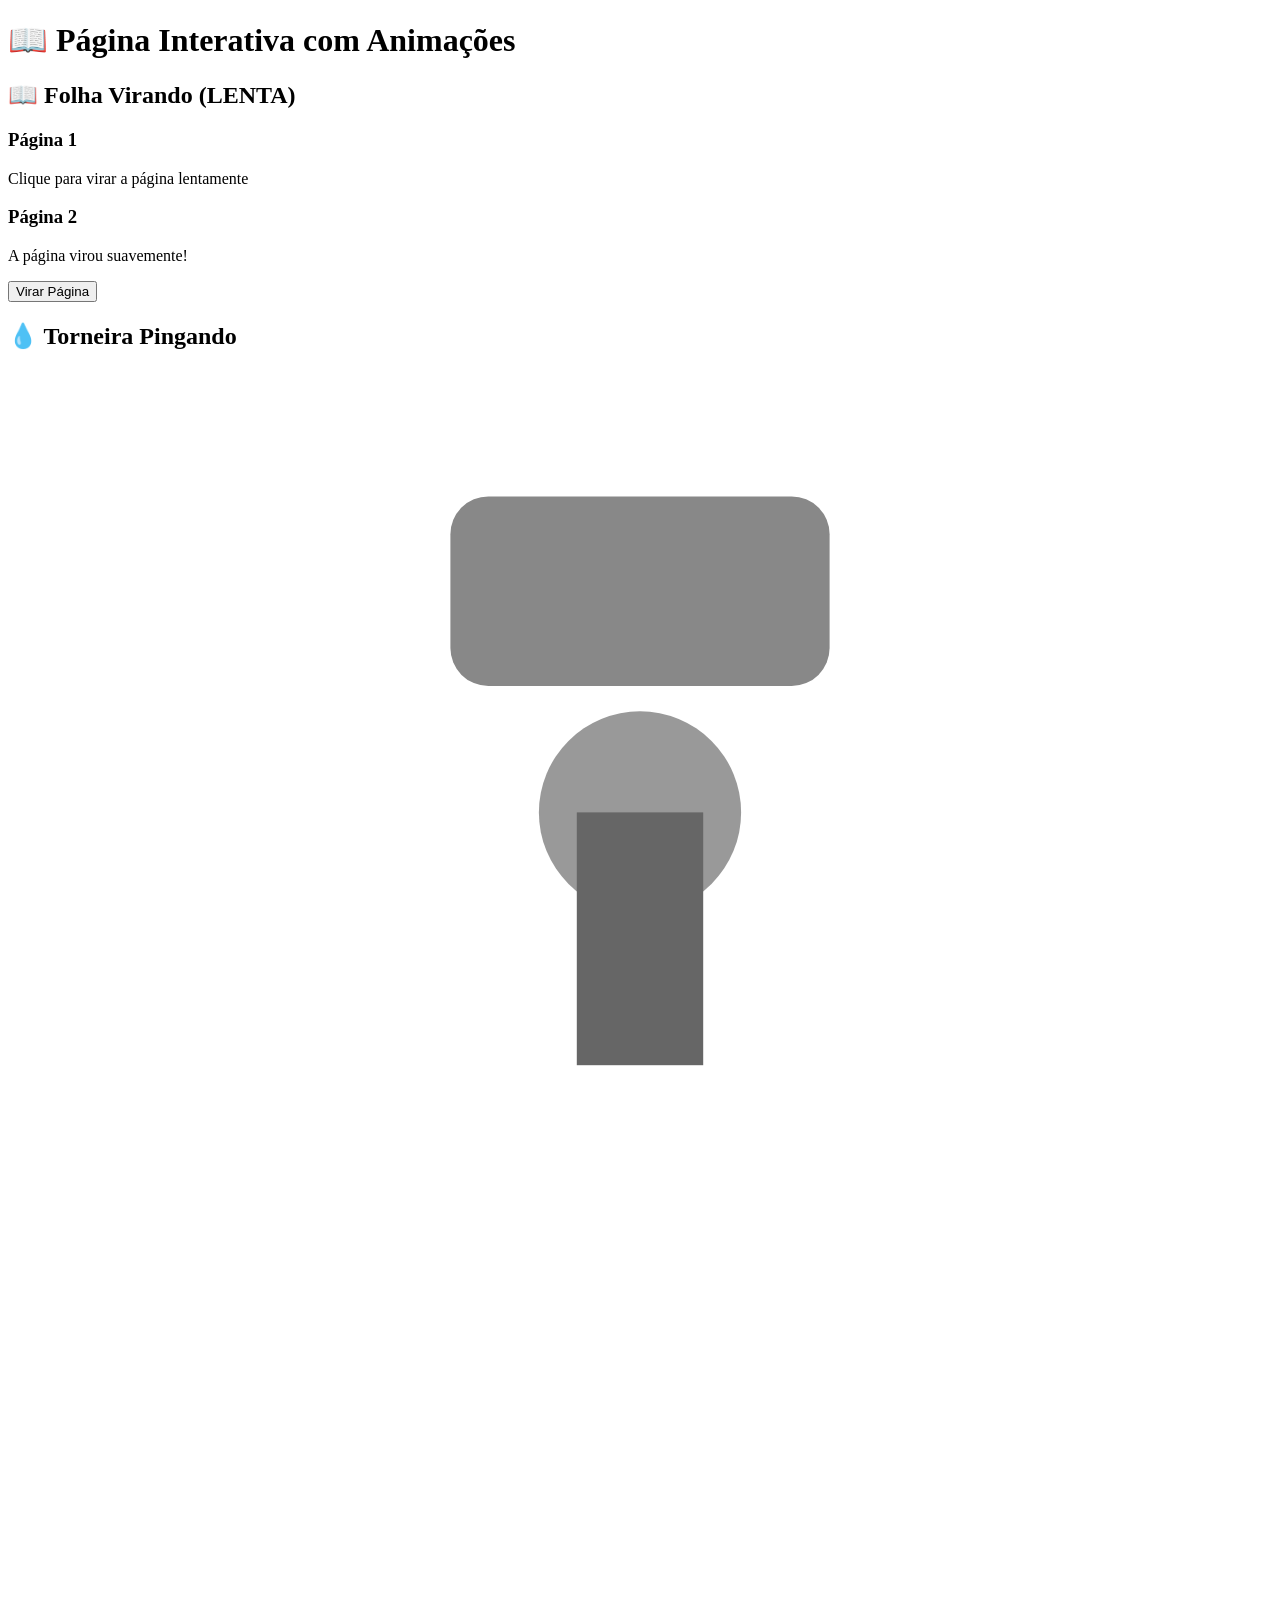
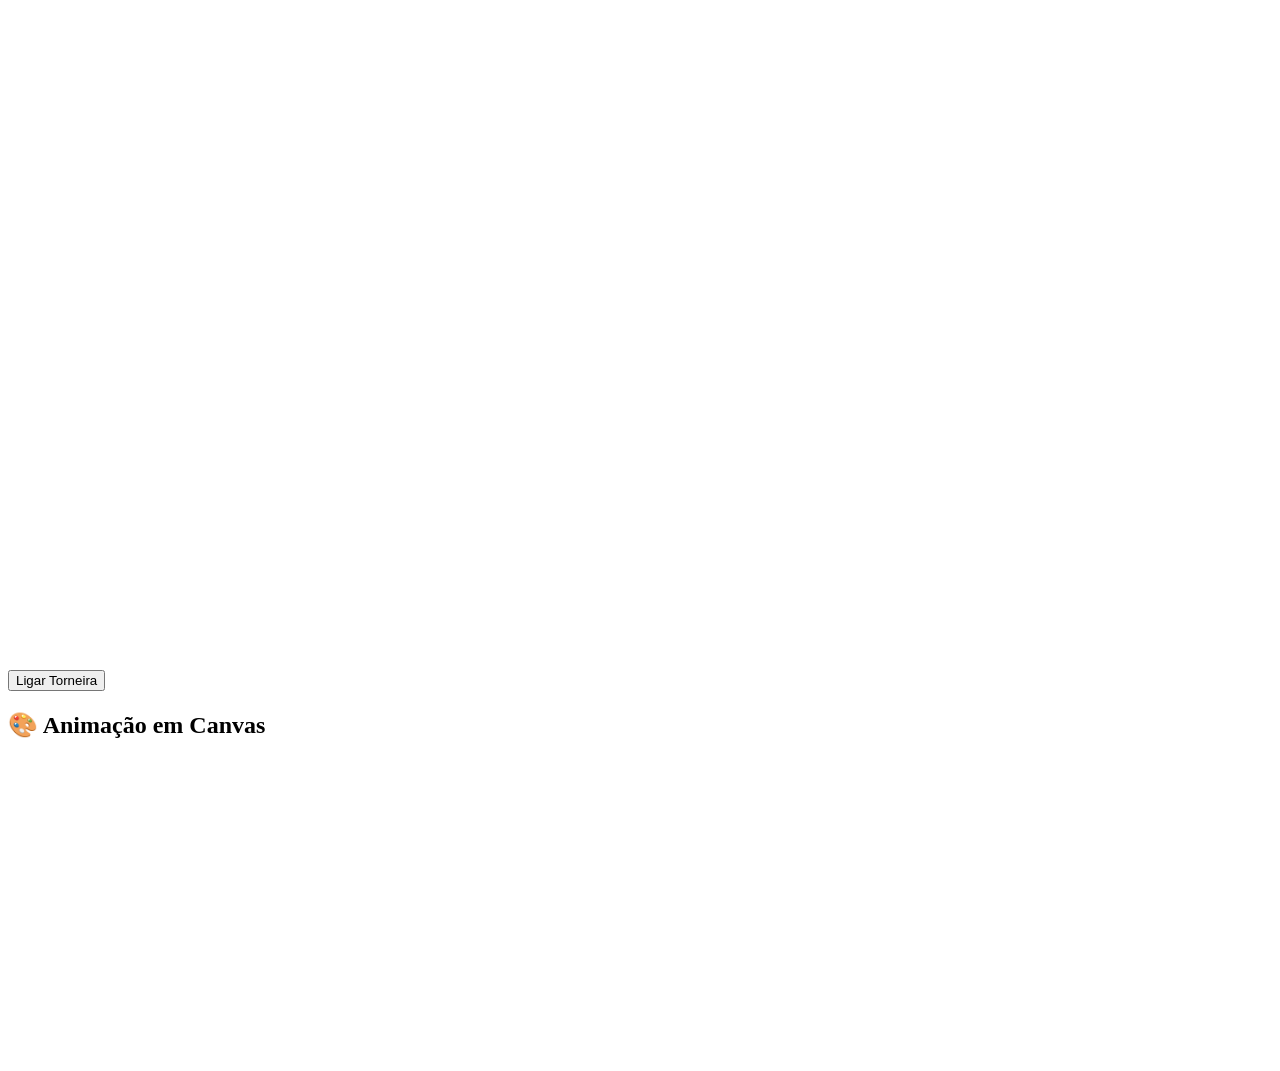
==== index.html @ 80943936 "Create interactive animation page with slow page flip animation" ====
<!DOCTYPE html>
<html lang="pt-BR">
<head>
    <meta charset="UTF-8">
    <meta name="viewport" content="width=device-width, initial-scale=1.0">
    <title>Página Interativa - Animações</title>
    <link rel="stylesheet" href="styles.css">
</head>
<body>
    <div class="container">
        <h1>📖 Página Interativa com Animações</h1>
        
        <!-- Seção de Folha Virando LENTA -->
        <div class="animation-section">
            <h2>📖 Folha Virando (LENTA)</h2>
            <div class="page-flip-container">
                <div class="page" id="page1">
                    <div class="page-content">
                        <h3>Página 1</h3>
                        <p>Clique para virar a página lentamente</p>
                    </div>
                </div>
                <div class="page page-back" id="page2">
                    <div class="page-content">
                        <h3>Página 2</h3>
                        <p>A página virou suavemente!</p>
                    </div>
                </div>
            </div>
            <button id="flipBtn" class="flip-button">Virar Página</button>
        </div>

        <!-- Seção de Torneira Pingando -->
        <div class="animation-section">
            <h2>💧 Torneira Pingando</h2>
            <div class="faucet-container">
                <svg class="faucet" viewBox="0 0 100 150" xmlns="http://www.w3.org/2000/svg">
                    <rect x="35" y="10" width="30" height="15" fill="#888" rx="3"/>
                    <circle cx="50" cy="35" r="8" fill="#999"/>
                    <rect x="45" y="35" width="10" height="20" fill="#666"/>
                </svg>
                <div class="water-drops" id="waterDrops"></div>
            </div>
            <button id="toggleFaucet" class="faucet-button">Ligar Torneira</button>
        </div>

        <!-- Canvas para animações -->
        <div class="animation-section">
            <h2>🎨 Animação em Canvas</h2>
            <canvas id="canvas" width="600" height="300"></canvas>
        </div>
    </div>

    <script src="animations.js"></script>
</body>
</html>
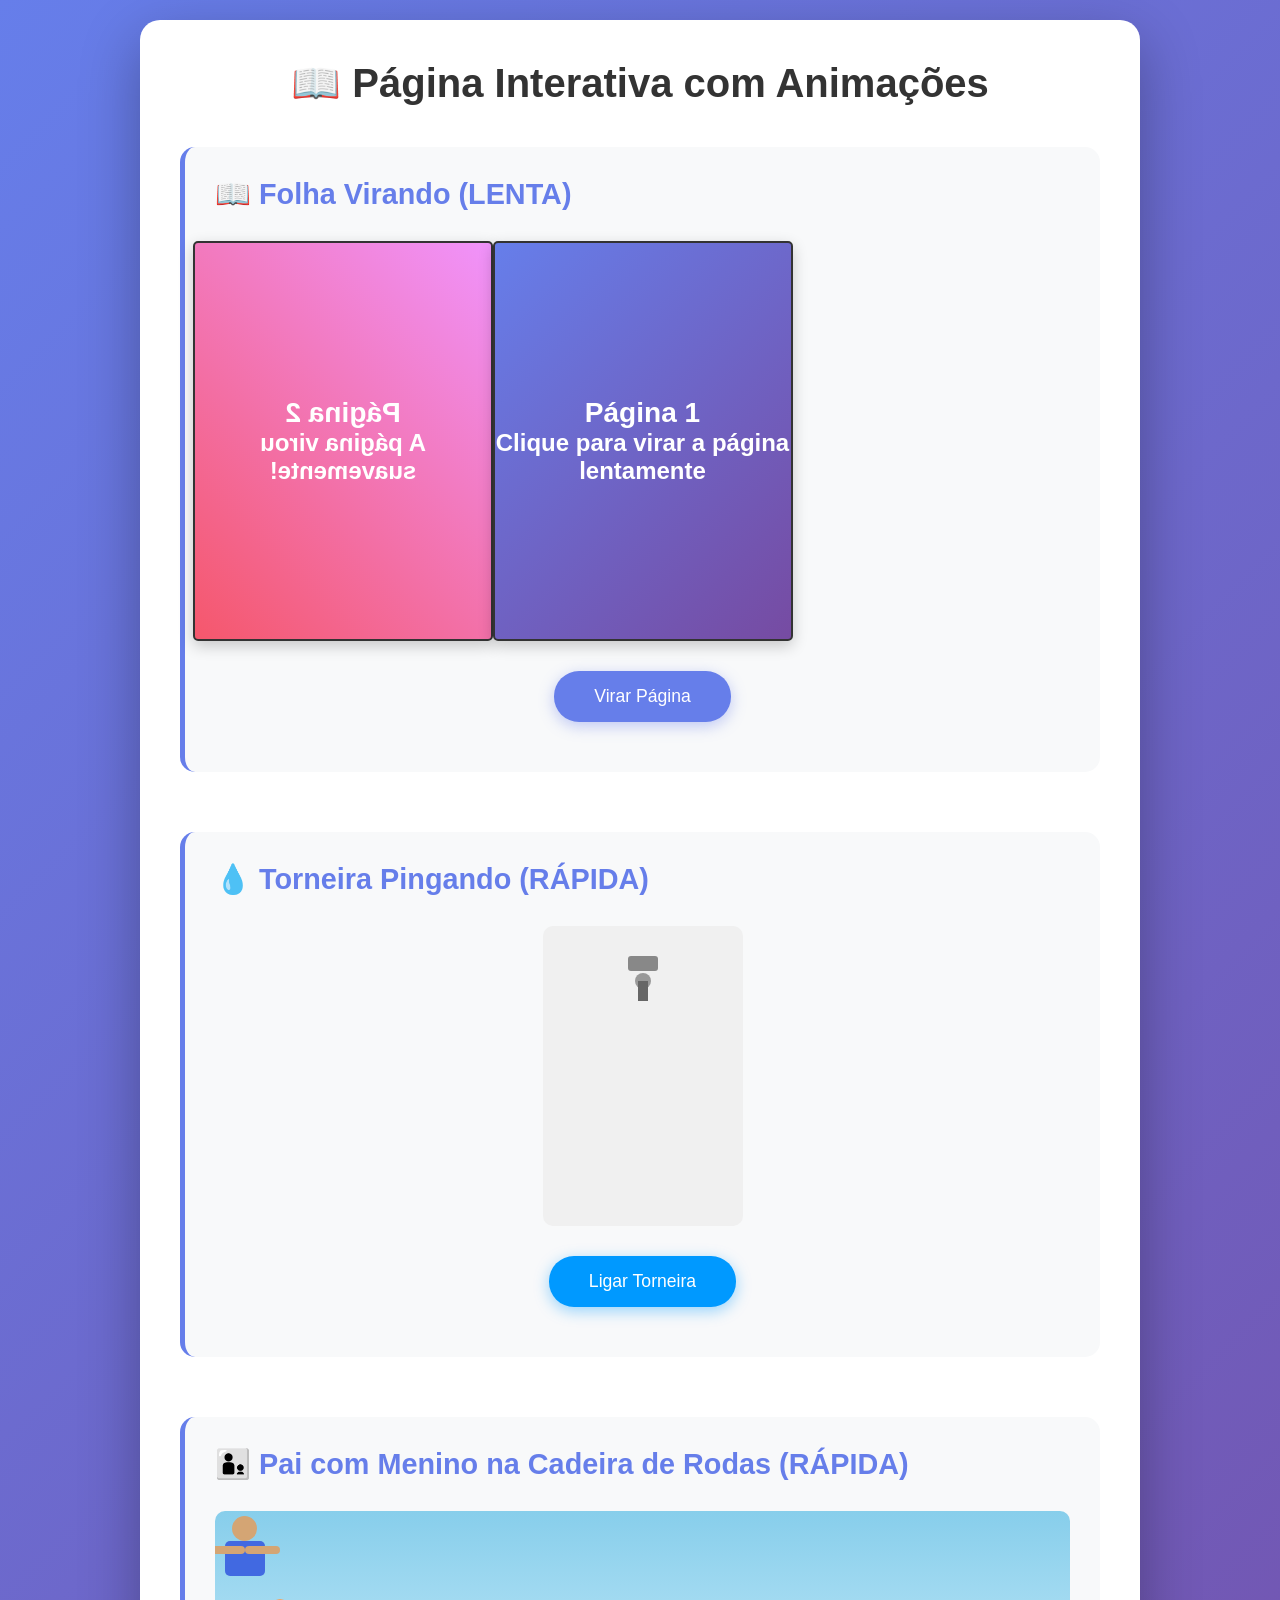
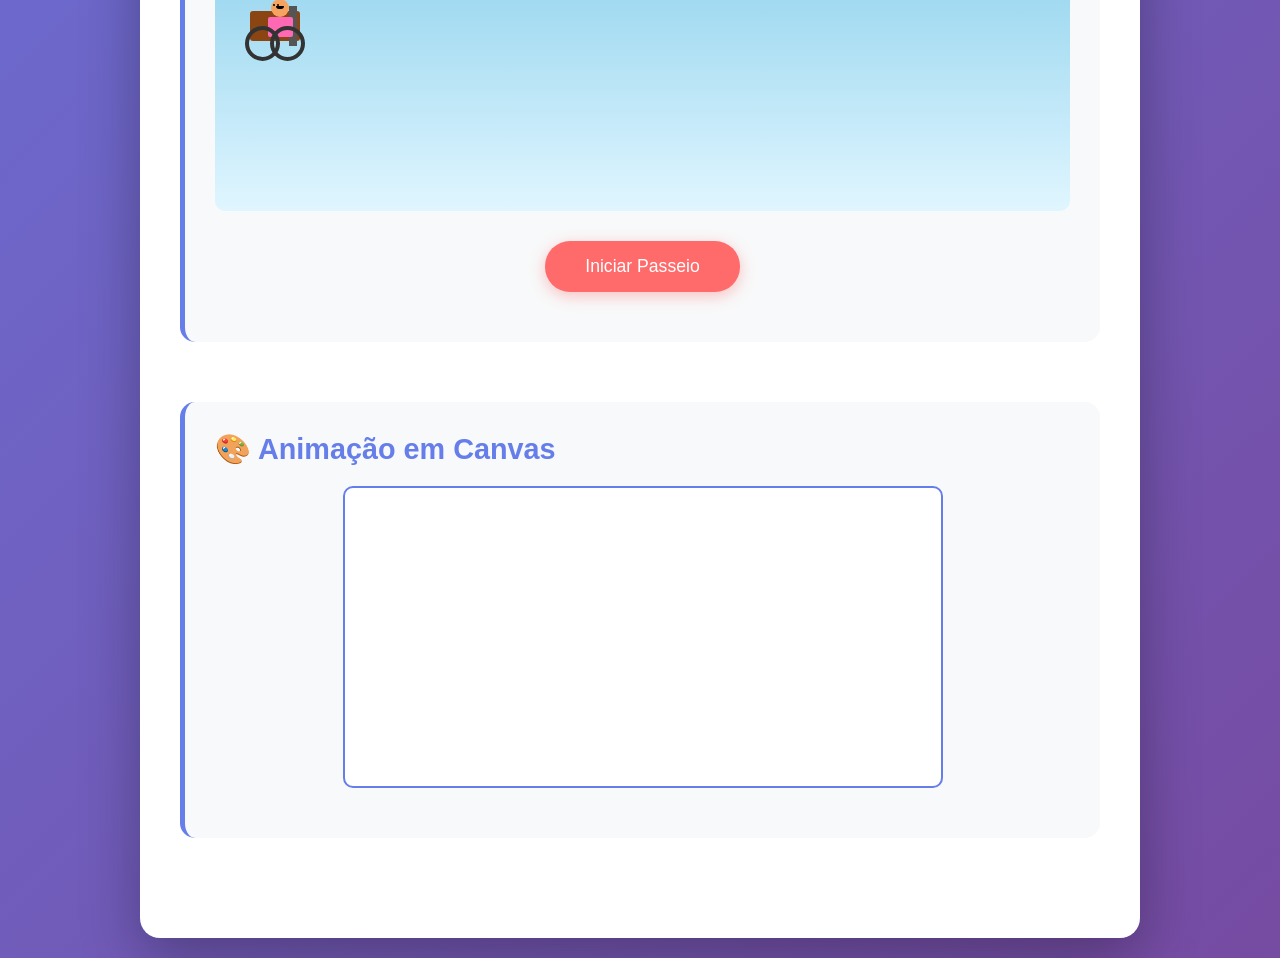
==== commit f07c5bed: "Update HTML with all animations: slow page flip, fast dripping water, fast wheelchair" ====
--- a/index.html
+++ b/index.html
@@ -30,18 +30,49 @@
             <button id="flipBtn" class="flip-button">Virar Página</button>
         </div>
 
-        <!-- Seção de Torneira Pingando -->
+        <!-- Seção de Torneira Pingando RÁPIDA -->
         <div class="animation-section">
-            <h2>💧 Torneira Pingando</h2>
+            <h2>💧 Torneira Pingando (RÁPIDA)</h2>
             <div class="faucet-container">
                 <svg class="faucet" viewBox="0 0 100 150" xmlns="http://www.w3.org/2000/svg">
                     <rect x="35" y="10" width="30" height="15" fill="#888" rx="3"/>
                     <circle cx="50" cy="35" r="8" fill="#999"/>
                     <rect x="45" y="35" width="10" height="20" fill="#666"/>
                 </svg>
-                <div class="water-drops" id="waterDrops"></div>
+                <div class="water-drops" id="waterDrops">
+                    <div class="drop"></div>
+                </div>
             </div>
             <button id="toggleFaucet" class="faucet-button">Ligar Torneira</button>
+        </div>
+
+        <!-- Seção de Pai com Menino na Cadeira RÁPIDA -->
+        <div class="animation-section">
+            <h2>👨‍👦 Pai com Menino na Cadeira de Rodas (RÁPIDA)</h2>
+            <div class="wheelchair-container">
+                <div class="father-wheelchair-group" id="wheelchairGroup">
+                    <div class="father">
+                        <div class="father-head"></div>
+                        <div class="father-body"></div>
+                        <div class="father-arm father-arm-left"></div>
+                        <div class="father-arm father-arm-right"></div>
+                    </div>
+                    <div class="wheelchair">
+                        <div class="wheelchair-seat"></div>
+                        <div class="wheelchair-backrest"></div>
+                        <div class="child">
+                            <div class="child-head"></div>
+                            <div class="child-eye child-eye-left"></div>
+                            <div class="child-eye child-eye-right"></div>
+                            <div class="child-smile"></div>
+                            <div class="child-body"></div>
+                        </div>
+                        <div class="wheelchair-wheel wheel-left"></div>
+                        <div class="wheelchair-wheel wheel-right"></div>
+                    </div>
+                </div>
+            </div>
+            <button id="toggleWheelchair" class="wheelchair-button">Iniciar Passeio</button>
         </div>
 
         <!-- Canvas para animações -->
--- a/styles.css
+++ b/styles.css
@@ -0,0 +1,420 @@
+* {
+    margin: 0;
+    padding: 0;
+    box-sizing: border-box;
+}
+
+body {
+    font-family: 'Arial', sans-serif;
+    background: linear-gradient(135deg, #667eea 0%, #764ba2 100%);
+    min-height: 100vh;
+    padding: 20px;
+    display: flex;
+    justify-content: center;
+    align-items: center;
+}
+
+.container {
+    max-width: 1000px;
+    width: 100%;
+    background: white;
+    border-radius: 20px;
+    padding: 40px;
+    box-shadow: 0 20px 60px rgba(0, 0, 0, 0.3);
+}
+
+h1 {
+    text-align: center;
+    color: #333;
+    margin-bottom: 40px;
+    font-size: 2.5em;
+}
+
+h2 {
+    color: #667eea;
+    margin-bottom: 20px;
+    font-size: 1.8em;
+}
+
+.animation-section {
+    margin-bottom: 60px;
+    padding: 30px;
+    border-radius: 15px;
+    background: #f8f9fa;
+    border-left: 5px solid #667eea;
+}
+
+/* ============ ANIMAÇÃO FOLHA VIRANDO LENTA ============ */
+.page-flip-container {
+    width: 300px;
+    height: 400px;
+    margin: 30px auto;
+    perspective: 1000px;
+    position: relative;
+}
+
+.page {
+    width: 100%;
+    height: 100%;
+    background: white;
+    border: 2px solid #333;
+    border-radius: 5px;
+    position: absolute;
+    display: flex;
+    justify-content: center;
+    align-items: center;
+    box-shadow: 0 5px 15px rgba(0, 0, 0, 0.2);
+    transform-origin: left;
+    transform-style: preserve-3d;
+}
+
+#page1 {
+    background: linear-gradient(135deg, #667eea 0%, #764ba2 100%);
+    color: white;
+    z-index: 2;
+}
+
+#page1.flipping {
+    animation: pageFlipSlow 4s ease-in-out forwards;
+}
+
+#page2 {
+    background: linear-gradient(135deg, #f093fb 0%, #f5576c 100%);
+    color: white;
+    z-index: 1;
+    transform: rotateY(180deg);
+}
+
+@keyframes pageFlipSlow {
+    0% {
+        transform: rotateY(0deg);
+    }
+    100% {
+        transform: rotateY(180deg);
+    }
+}
+
+.page-content {
+    text-align: center;
+    font-size: 1.5em;
+    font-weight: bold;
+}
+
+.flip-button {
+    display: block;
+    margin: 20px auto;
+    padding: 15px 40px;
+    background: #667eea;
+    color: white;
+    border: none;
+    border-radius: 25px;
+    font-size: 1.1em;
+    cursor: pointer;
+    transition: all 0.3s ease;
+    box-shadow: 0 4px 15px rgba(102, 126, 234, 0.4);
+}
+
+.flip-button:hover {
+    background: #764ba2;
+    transform: translateY(-2px);
+    box-shadow: 0 6px 20px rgba(102, 126, 234, 0.6);
+}
+
+.flip-button:active {
+    transform: translateY(0);
+}
+
+/* ============ ANIMAÇÃO TORNEIRA PINGANDO RÁPIDA ============ */
+.faucet-container {
+    width: 200px;
+    height: 300px;
+    margin: 30px auto;
+    position: relative;
+    background: #f0f0f0;
+    border-radius: 10px;
+    display: flex;
+    justify-content: center;
+    padding: 20px;
+}
+
+.faucet {
+    width: 100px;
+    height: 150px;
+    position: relative;
+}
+
+.water-drops {
+    position: absolute;
+    width: 100%;
+    height: 100%;
+    left: 50%;
+    top: 60px;
+}
+
+.drop {
+    width: 12px;
+    height: 12px;
+    background: radial-gradient(circle at 30% 30%, #87ceeb, #0099ff);
+    border-radius: 50%;
+    position: absolute;
+    left: 50%;
+    transform: translateX(-50%);
+    opacity: 0;
+    animation: dropFallFast 0.8s ease-in infinite;
+    box-shadow: 0 2px 5px rgba(0, 0, 0, 0.2);
+}
+
+@keyframes dropFallFast {
+    0% {
+        top: 0;
+        opacity: 1;
+        transform: translateX(-50%) scale(1);
+    }
+    70% {
+        opacity: 1;
+    }
+    100% {
+        top: 100px;
+        opacity: 0;
+        transform: translateX(-50%) scale(0.8);
+    }
+}
+
+.faucet-button {
+    display: block;
+    margin: 20px auto;
+    padding: 15px 40px;
+    background: #0099ff;
+    color: white;
+    border: none;
+    border-radius: 25px;
+    font-size: 1.1em;
+    cursor: pointer;
+    transition: all 0.3s ease;
+    box-shadow: 0 4px 15px rgba(0, 153, 255, 0.4);
+}
+
+.faucet-button:hover {
+    background: #0077cc;
+    transform: translateY(-2px);
+    box-shadow: 0 6px 20px rgba(0, 153, 255, 0.6);
+}
+
+/* ============ ANIMAÇÃO PAI COM MENINO NA CADEIRA RÁPIDA ============ */
+.wheelchair-container {
+    width: 100%;
+    height: 300px;
+    background: linear-gradient(to bottom, #87ceeb 0%, #e0f6ff 100%);
+    border-radius: 10px;
+    position: relative;
+    overflow: hidden;
+    margin: 30px 0;
+}
+
+.father-wheelchair-group {
+    position: absolute;
+    animation: moveRightFast 3s ease-in-out infinite;
+}
+
+.father {
+    position: relative;
+    width: 60px;
+    height: 80px;
+}
+
+.father-head {
+    width: 25px;
+    height: 25px;
+    background: #d4a574;
+    border-radius: 50%;
+    position: absolute;
+    top: 5px;
+    left: 17px;
+}
+
+.father-body {
+    width: 40px;
+    height: 35px;
+    background: #4169e1;
+    position: absolute;
+    top: 30px;
+    left: 10px;
+    border-radius: 5px;
+}
+
+.father-arm {
+    width: 35px;
+    height: 8px;
+    background: #d4a574;
+    position: absolute;
+    top: 35px;
+    border-radius: 4px;
+}
+
+.father-arm-left {
+    left: -5px;
+}
+
+.father-arm-right {
+    right: -5px;
+}
+
+.wheelchair {
+    position: relative;
+    width: 80px;
+    height: 70px;
+    margin-left: 20px;
+}
+
+.wheelchair-seat {
+    width: 50px;
+    height: 30px;
+    background: #8b4513;
+    position: absolute;
+    top: 20px;
+    left: 15px;
+    border-radius: 3px;
+}
+
+.wheelchair-backrest {
+    width: 8px;
+    height: 40px;
+    background: #555;
+    position: absolute;
+    top: 15px;
+    right: 18px;
+}
+
+.wheelchair-wheel {
+    width: 35px;
+    height: 35px;
+    border: 4px solid #333;
+    border-radius: 50%;
+    position: absolute;
+    bottom: 0;
+}
+
+.wheel-left {
+    left: 10px;
+    animation: wheelSpinFast 0.6s linear infinite;
+}
+
+.wheel-right {
+    right: 10px;
+    animation: wheelSpinFast 0.6s linear infinite;
+}
+
+.wheel-spoke {
+    width: 100%;
+    height: 100%;
+    border-radius: 50%;
+    border: 2px solid #666;
+    position: absolute;
+}
+
+.child {
+    position: absolute;
+    width: 35px;
+    height: 40px;
+    left: 28px;
+    top: 8px;
+}
+
+.child-head {
+    width: 18px;
+    height: 18px;
+    background: #f4a460;
+    border-radius: 50%;
+    position: absolute;
+    top: 0;
+    left: 8px;
+}
+
+.child-body {
+    width: 25px;
+    height: 20px;
+    background: #ff69b4;
+    position: absolute;
+    top: 18px;
+    left: 5px;
+    border-radius: 2px;
+}
+
+.child-smile {
+    width: 8px;
+    height: 3px;
+    background: #000;
+    border-radius: 0 0 4px 4px;
+    position: absolute;
+    top: 7px;
+    left: 13px;
+}
+
+.child-eye {
+    width: 2px;
+    height: 2px;
+    background: #000;
+    border-radius: 50%;
+    position: absolute;
+    top: 5px;
+}
+
+.child-eye-left {
+    left: 10px;
+}
+
+.child-eye-right {
+    left: 14px;
+}
+
+@keyframes moveRightFast {
+    0% {
+        left: -150px;
+    }
+    50% {
+        left: calc(100% + 50px);
+    }
+    100% {
+        left: -150px;
+    }
+}
+
+@keyframes wheelSpinFast {
+    0% {
+        transform: rotate(0deg);
+    }
+    100% {
+        transform: rotate(360deg);
+    }
+}
+
+.wheelchair-button {
+    display: block;
+    margin: 20px auto;
+    padding: 15px 40px;
+    background: #ff6b6b;
+    color: white;
+    border: none;
+    border-radius: 25px;
+    font-size: 1.1em;
+    cursor: pointer;
+    transition: all 0.3s ease;
+    box-shadow: 0 4px 15px rgba(255, 107, 107, 0.4);
+}
+
+.wheelchair-button:hover {
+    background: #ee5a52;
+    transform: translateY(-2px);
+    box-shadow: 0 6px 20px rgba(255, 107, 107, 0.6);
+}
+
+/* Canvas */
+#canvas {
+    width: 100%;
+    max-width: 600px;
+    display: block;
+    margin: 20px auto;
+    background: white;
+    border-radius: 10px;
+    border: 2px solid #667eea;
+}
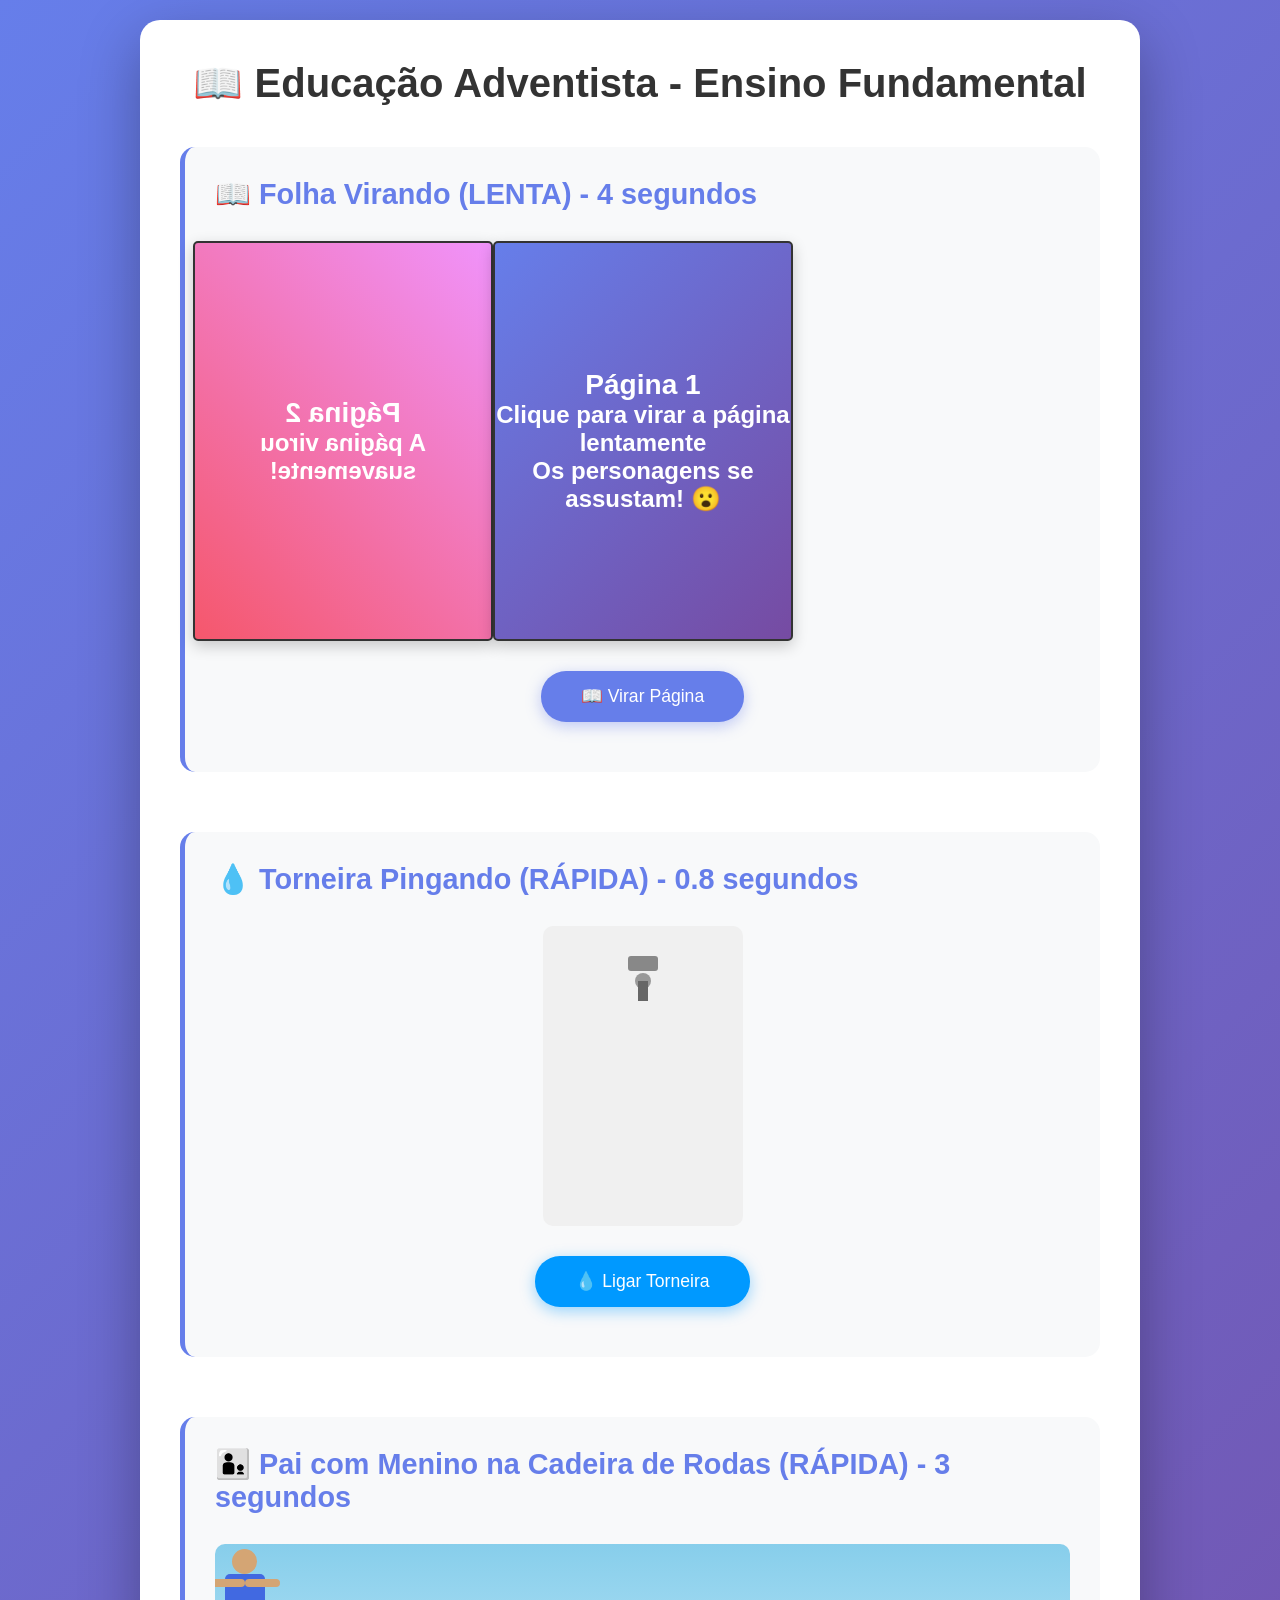
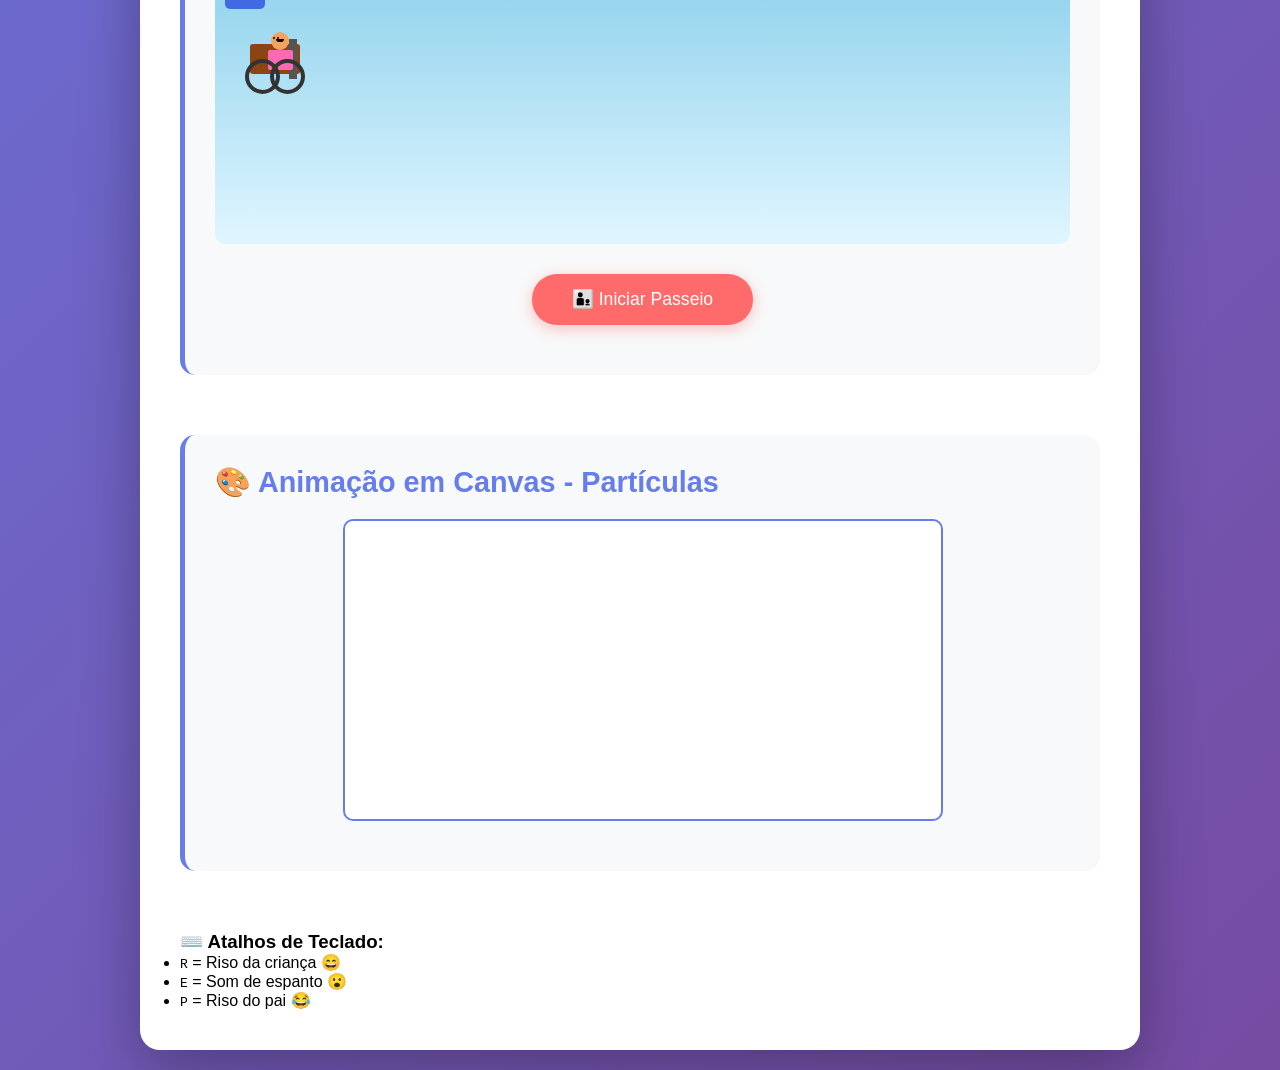
==== commit 006f41e3: "Final commit: Complete index.html with all animations and audio integration" ====
--- a/index.html
+++ b/index.html
@@ -3,21 +3,22 @@
 <head>
     <meta charset="UTF-8">
     <meta name="viewport" content="width=device-width, initial-scale=1.0">
-    <title>Página Interativa - Animações</title>
+    <title>Educação Adventista - Projeto Interativo</title>
     <link rel="stylesheet" href="styles.css">
 </head>
 <body>
     <div class="container">
-        <h1>📖 Página Interativa com Animações</h1>
+        <h1>📖 Educação Adventista - Ensino Fundamental</h1>
         
         <!-- Seção de Folha Virando LENTA -->
         <div class="animation-section">
-            <h2>📖 Folha Virando (LENTA)</h2>
+            <h2>📖 Folha Virando (LENTA) - 4 segundos</h2>
             <div class="page-flip-container">
                 <div class="page" id="page1">
                     <div class="page-content">
                         <h3>Página 1</h3>
                         <p>Clique para virar a página lentamente</p>
+                        <p>Os personagens se assustam! 😮</p>
                     </div>
                 </div>
                 <div class="page page-back" id="page2">
@@ -27,28 +28,26 @@
                     </div>
                 </div>
             </div>
-            <button id="flipBtn" class="flip-button">Virar Página</button>
+            <button id="flipBtn" class="flip-button">📖 Virar Página</button>
         </div>
 
         <!-- Seção de Torneira Pingando RÁPIDA -->
         <div class="animation-section">
-            <h2>💧 Torneira Pingando (RÁPIDA)</h2>
+            <h2>💧 Torneira Pingando (RÁPIDA) - 0.8 segundos</h2>
             <div class="faucet-container">
                 <svg class="faucet" viewBox="0 0 100 150" xmlns="http://www.w3.org/2000/svg">
                     <rect x="35" y="10" width="30" height="15" fill="#888" rx="3"/>
                     <circle cx="50" cy="35" r="8" fill="#999"/>
                     <rect x="45" y="35" width="10" height="20" fill="#666"/>
                 </svg>
-                <div class="water-drops" id="waterDrops">
-                    <div class="drop"></div>
-                </div>
+                <div class="water-drops" id="waterDrops"></div>
             </div>
-            <button id="toggleFaucet" class="faucet-button">Ligar Torneira</button>
+            <button id="toggleFaucet" class="faucet-button">💧 Ligar Torneira</button>
         </div>
 
         <!-- Seção de Pai com Menino na Cadeira RÁPIDA -->
         <div class="animation-section">
-            <h2>👨‍👦 Pai com Menino na Cadeira de Rodas (RÁPIDA)</h2>
+            <h2>👨‍👦 Pai com Menino na Cadeira de Rodas (RÁPIDA) - 3 segundos</h2>
             <div class="wheelchair-container">
                 <div class="father-wheelchair-group" id="wheelchairGroup">
                     <div class="father">
@@ -72,16 +71,29 @@
                     </div>
                 </div>
             </div>
-            <button id="toggleWheelchair" class="wheelchair-button">Iniciar Passeio</button>
+            <button id="toggleWheelchair" class="wheelchair-button">👨‍👦 Iniciar Passeio</button>
         </div>
 
         <!-- Canvas para animações -->
         <div class="animation-section">
-            <h2>🎨 Animação em Canvas</h2>
+            <h2>🎨 Animação em Canvas - Partículas</h2>
             <canvas id="canvas" width="600" height="300"></canvas>
+        </div>
+
+        <!-- Info de Controles -->
+        <div class="info-section">
+            <h3>⌨️ Atalhos de Teclado:</h3>
+            <ul>
+                <li><kbd>R</kbd> = Riso da criança 😄</li>
+                <li><kbd>E</kbd> = Som de espanto 😮</li>
+                <li><kbd>P</kbd> = Riso do pai 😂</li>
+            </ul>
         </div>
     </div>
 
+    <!-- Scripts em ordem -->
+    <script src="character-audio.js"></script>
     <script src="animations.js"></script>
+    <script src="my-project.js"></script>
 </body>
 </html>
